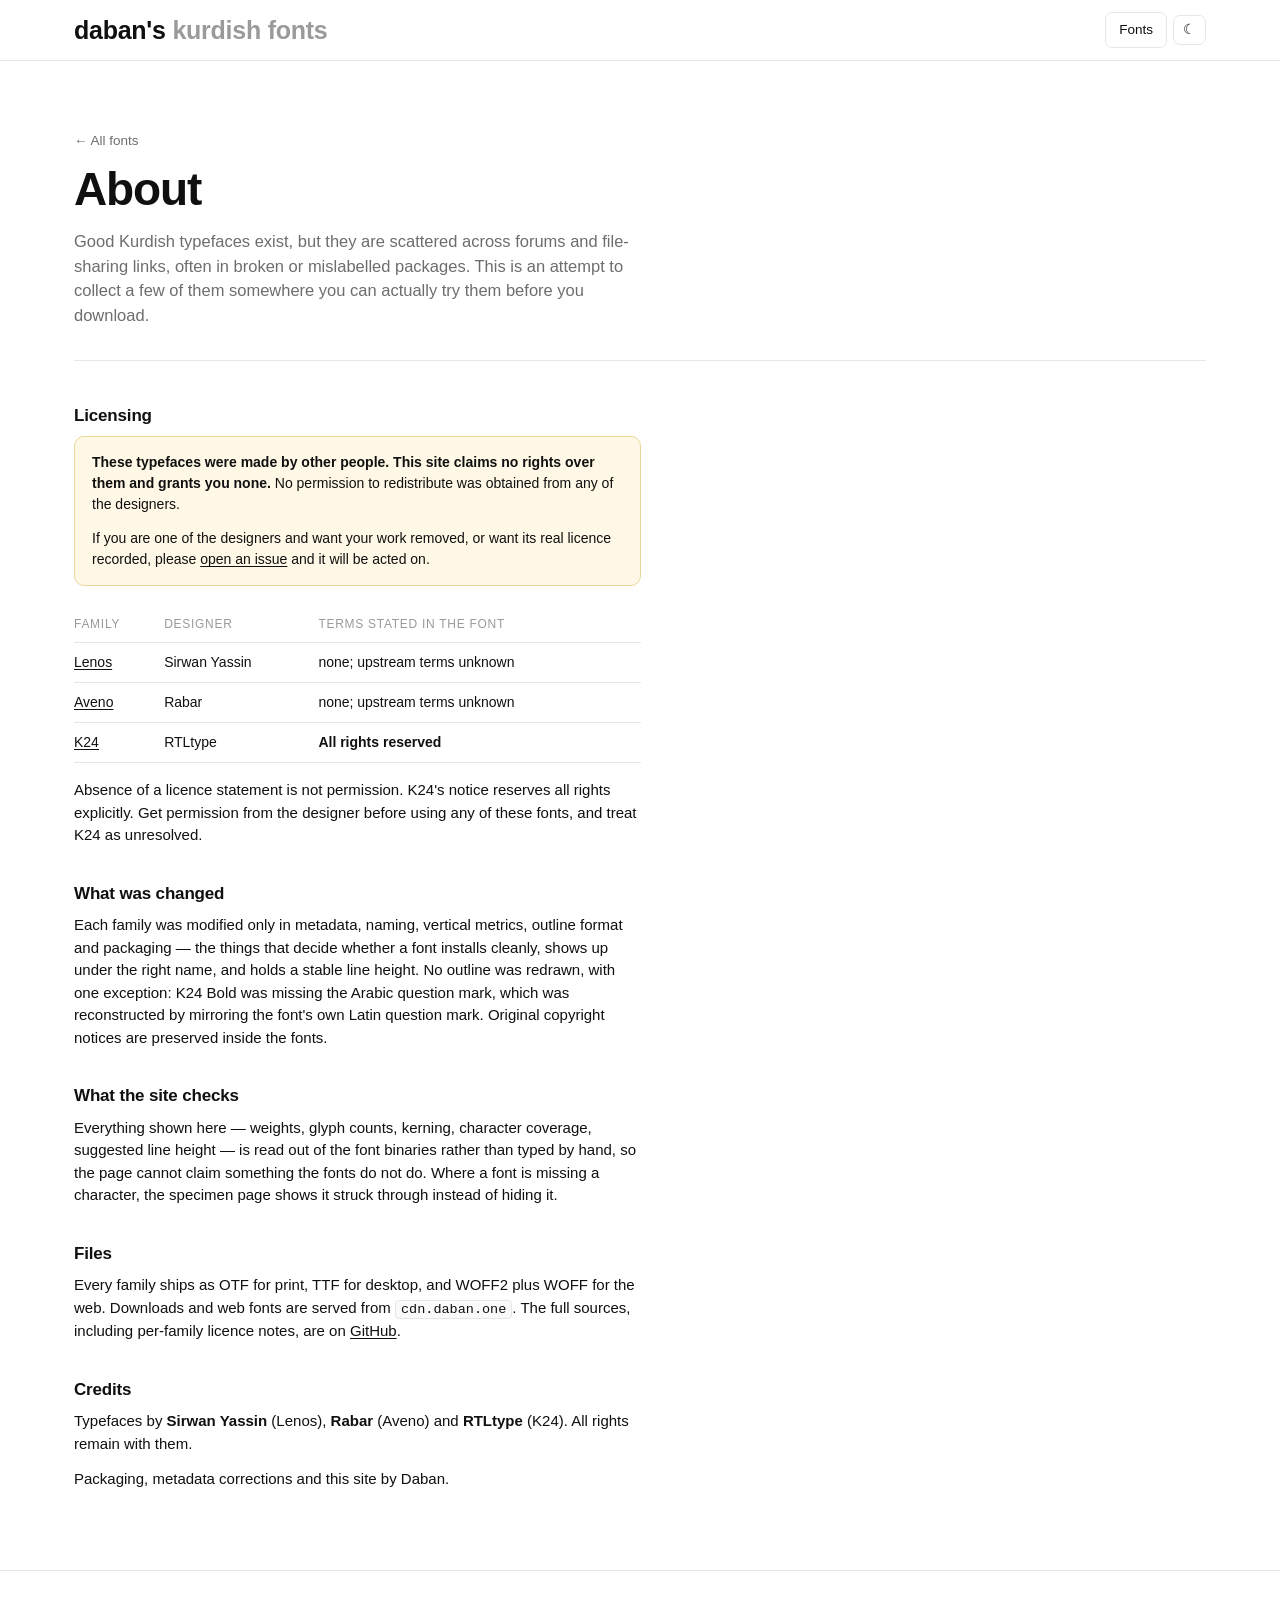
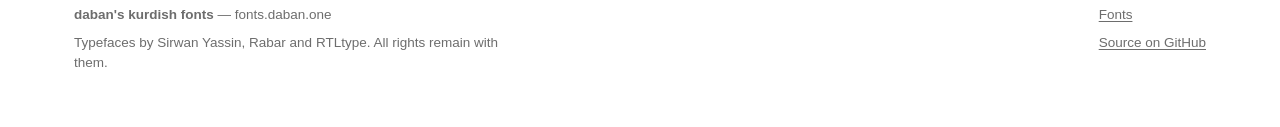
==== about/index.html @ bf368ac1 "Add the fonts.daban.one specimen site A static site for previewing and downloading the families, bui" ====
<!doctype html>
<html lang="en">
<head>
<meta charset="utf-8">
<meta name="viewport" content="width=device-width, initial-scale=1">
<title>About &amp; licensing — daban's kurdish fonts</title>
<meta name="description" content="What this site is, who made these typefaces, and the licence position for each one.">
<link rel="canonical" href="https://fonts.daban.one/about/">
<link rel="stylesheet" href="/assets/css/site.css">
<link rel="icon" href="/assets/favicon.svg" type="image/svg+xml">
</head>
<body data-page="about">

<header class="site-head">
  <div class="wrap">
    <a class="wordmark" href="/">daban's <span class="dim">kurdish fonts</span></a>
    <nav class="site-nav">
      <a class="btn" href="/">Fonts</a>
      <button class="btn btn-icon" type="button" data-theme-toggle aria-label="Switch theme">☾</button>
    </nav>
  </div>
</header>

<main>
  <div class="wrap">
    <div class="hero">
      <a class="back" href="/">← All fonts</a>
      <h1>About</h1>
      <p>Good Kurdish typefaces exist, but they are scattered across forums and
      file-sharing links, often in broken or mislabelled packages. This is an
      attempt to collect a few of them somewhere you can actually try them
      before you download.</p>
    </div>

    <section class="section">
      <div class="prose">
        <h2>Licensing</h2>

        <div class="note" style="margin-bottom:20px">
          <p><strong>These typefaces were made by other people. This site claims
          no rights over them and grants you none.</strong> No permission to
          redistribute was obtained from any of the designers.</p>
          <p>If you are one of the designers and want your work removed, or want
          its real licence recorded, please
          <a href="https://github.com/daban6/kurdish-font-library/issues">open an
          issue</a> and it will be acted on.</p>
        </div>

        <table>
          <thead>
            <tr><th>Family</th><th>Designer</th><th>Terms stated in the font</th></tr>
          </thead>
          <tbody>
            <tr><td><a href="/lenos/">Lenos</a></td><td>Sirwan Yassin</td>
              <td>none; upstream terms unknown</td></tr>
            <tr><td><a href="/aveno/">Aveno</a></td><td>Rabar</td>
              <td>none; upstream terms unknown</td></tr>
            <tr><td><a href="/k24/">K24</a></td><td>RTLtype</td>
              <td><strong>All rights reserved</strong></td></tr>
          </tbody>
        </table>

        <p>Absence of a licence statement is not permission. K24's notice
        reserves all rights explicitly. Get permission from the designer before
        using any of these fonts, and treat K24 as unresolved.</p>

        <h2>What was changed</h2>
        <p>Each family was modified only in metadata, naming, vertical metrics,
        outline format and packaging — the things that decide whether a font
        installs cleanly, shows up under the right name, and holds a stable line
        height. No outline was redrawn, with one exception: K24 Bold was missing
        the Arabic question mark, which was reconstructed by mirroring the font's
        own Latin question mark. Original copyright notices are preserved inside
        the fonts.</p>

        <h2>What the site checks</h2>
        <p>Everything shown here — weights, glyph counts, kerning, character
        coverage, suggested line height — is read out of the font binaries
        rather than typed by hand, so the page cannot claim something the fonts
        do not do. Where a font is missing a character, the specimen page shows
        it struck through instead of hiding it.</p>

        <h2>Files</h2>
        <p>Every family ships as OTF for print, TTF for desktop, and WOFF2 plus
        WOFF for the web. Downloads and web fonts are served from
        <code>cdn.daban.one</code>. The full sources, including per-family
        licence notes, are on
        <a href="https://github.com/daban6/kurdish-font-library">GitHub</a>.</p>

        <h2>Credits</h2>
        <p>Typefaces by <strong>Sirwan Yassin</strong> (Lenos),
        <strong>Rabar</strong> (Aveno) and <strong>RTLtype</strong> (K24).
        All rights remain with them.</p>
        <p>Packaging, metadata corrections and this site by Daban.</p>
      </div>
    </section>
  </div>
</main>

<footer class="site-foot">
  <div class="wrap cols">
    <div>
      <p><strong>daban's kurdish fonts</strong> — fonts.daban.one</p>
      <p>Typefaces by Sirwan Yassin, Rabar and RTLtype. All rights remain with
      them.</p>
    </div>
    <div>
      <p><a href="/">Fonts</a></p>
      <p><a href="https://github.com/daban6/kurdish-font-library">Source on GitHub</a></p>
    </div>
  </div>
</footer>

<script src="/assets/js/site.js"></script>
</body>
</html>
---- assets/css/site.css ----
/* daban's kurdish fonts */

:root {
  --bg: #ffffff;
  --fg: #101010;
  --muted: #6d6d6d;
  --faint: #9a9a9a;
  --line: #e6e6e6;
  --panel: #fafafa;
  --hover: #f2f2f2;
  --accent: #101010;
  --accent-fg: #ffffff;
  --warn-bg: #fff8e6;
  --warn-line: #e8d79a;
  --warn-fg: #6b5312;
  --radius: 10px;
  --ui: -apple-system, BlinkMacSystemFont, "Segoe UI", Roboto, Helvetica, Arial,
        "Noto Sans", sans-serif;
  --mono: ui-monospace, SFMono-Regular, Menlo, Consolas, monospace;
  --wrap: 1180px;
}

@media (prefers-color-scheme: dark) {
  :root {
    --bg: #0c0c0c;
    --fg: #f2f2f2;
    --muted: #9b9b9b;
    --faint: #6a6a6a;
    --line: #242424;
    --panel: #141414;
    --hover: #1c1c1c;
    --accent: #f2f2f2;
    --accent-fg: #0c0c0c;
    --warn-bg: #241d08;
    --warn-line: #4d3f14;
    --warn-fg: #e8cf8a;
  }
}

:root[data-theme="light"] {
  --bg: #ffffff; --fg: #101010; --muted: #6d6d6d; --faint: #9a9a9a;
  --line: #e6e6e6; --panel: #fafafa; --hover: #f2f2f2;
  --accent: #101010; --accent-fg: #ffffff;
  --warn-bg: #fff8e6; --warn-line: #e8d79a; --warn-fg: #6b5312;
}

:root[data-theme="dark"] {
  --bg: #0c0c0c; --fg: #f2f2f2; --muted: #9b9b9b; --faint: #6a6a6a;
  --line: #242424; --panel: #141414; --hover: #1c1c1c;
  --accent: #f2f2f2; --accent-fg: #0c0c0c;
  --warn-bg: #241d08; --warn-line: #4d3f14; --warn-fg: #e8cf8a;
}

* { box-sizing: border-box; }

html { -webkit-text-size-adjust: 100%; }

body {
  margin: 0;
  background: var(--bg);
  color: var(--fg);
  font-family: var(--ui);
  font-size: 15px;
  line-height: 1.5;
  -webkit-font-smoothing: antialiased;
}

a { color: inherit; text-decoration: none; }
a:hover { text-decoration: underline; text-underline-offset: 3px; }

.wrap { max-width: var(--wrap); margin: 0 auto; padding: 0 24px; }

/* ---------------------------------------------------------------- header */

.site-head {
  position: sticky;
  top: 0;
  z-index: 50;
  background: var(--bg);
  background: color-mix(in srgb, var(--bg) 88%, transparent);
  backdrop-filter: saturate(160%) blur(12px);
  border-bottom: 1px solid var(--line);
}

.site-head .wrap {
  display: flex;
  align-items: center;
  gap: 20px;
  height: 60px;
}

.wordmark {
  font-family: "Lenos", var(--ui);
  font-size: 25px;
  font-weight: 600;
  letter-spacing: -0.01em;
  white-space: nowrap;
  line-height: 1;
}
.wordmark:hover { text-decoration: none; opacity: 0.7; }
.wordmark .dim { color: var(--faint); }

.site-nav {
  margin-inline-start: auto;
  display: flex;
  align-items: center;
  gap: 6px;
}

.btn {
  appearance: none;
  border: 1px solid var(--line);
  background: transparent;
  color: var(--fg);
  font: inherit;
  font-size: 13.5px;
  padding: 7px 13px;
  border-radius: 7px;
  cursor: pointer;
  white-space: nowrap;
}
.btn:hover { background: var(--hover); text-decoration: none; }
.btn-solid {
  background: var(--accent);
  color: var(--accent-fg);
  border-color: var(--accent);
  font-weight: 500;
}
.btn-solid:hover { background: var(--accent); opacity: 0.85; }
.btn-icon { padding: 7px 9px; line-height: 1; }

/* ------------------------------------------------------------------ hero */

.hero { padding: 68px 0 32px; }
.hero h1 {
  margin: 0 0 14px;
  font-size: clamp(30px, 5.2vw, 46px);
  line-height: 1.08;
  letter-spacing: -0.025em;
  font-weight: 600;
  max-width: 22ch;
}
.hero p {
  margin: 0;
  color: var(--muted);
  font-size: 16.5px;
  max-width: 62ch;
}

/* -------------------------------------------------------------- controls */

.controls {
  position: sticky;
  top: 60px;
  z-index: 40;
  background: var(--bg);
  background: color-mix(in srgb, var(--bg) 92%, transparent);
  backdrop-filter: saturate(160%) blur(12px);
  border-block: 1px solid var(--line);
  padding: 12px 0;
  margin-bottom: 8px;
}
.controls .wrap {
  display: flex;
  align-items: center;
  gap: 14px;
  flex-wrap: wrap;
}

.tabs { display: flex; gap: 4px; flex-wrap: wrap; }
.tab {
  appearance: none;
  border: 1px solid transparent;
  background: transparent;
  color: var(--muted);
  font: inherit;
  font-size: 13.5px;
  padding: 6px 11px;
  border-radius: 999px;
  cursor: pointer;
}
.tab:hover { background: var(--hover); color: var(--fg); }
.tab[aria-selected="true"] {
  background: var(--accent);
  color: var(--accent-fg);
  font-weight: 500;
}

.field {
  flex: 1 1 260px;
  min-width: 180px;
  display: flex;
  align-items: center;
  gap: 8px;
  border: 1px solid var(--line);
  background: var(--panel);
  border-radius: 8px;
  padding: 0 12px;
  height: 38px;
}
.field input {
  flex: 1;
  border: 0;
  background: transparent;
  color: var(--fg);
  font: inherit;
  min-width: 0;
  outline: none;
}
.field label { color: var(--faint); font-size: 12.5px; white-space: nowrap; }

.slider { display: flex; align-items: center; gap: 9px; }
.slider label { color: var(--faint); font-size: 12.5px; white-space: nowrap; }
.slider output {
  font-family: var(--mono);
  font-size: 12.5px;
  color: var(--muted);
  min-width: 5ch;
  text-align: right;
}
input[type="range"] {
  -webkit-appearance: none;
  appearance: none;
  width: 118px;
  height: 20px;
  background: transparent;
  cursor: pointer;
}
input[type="range"]::-webkit-slider-runnable-track {
  height: 3px; background: var(--line); border-radius: 3px;
}
input[type="range"]::-moz-range-track {
  height: 3px; background: var(--line); border-radius: 3px;
}
input[type="range"]::-webkit-slider-thumb {
  -webkit-appearance: none;
  width: 14px; height: 14px; margin-top: -5.5px;
  border-radius: 50%; background: var(--accent);
}
input[type="range"]::-moz-range-thumb {
  width: 14px; height: 14px; border: 0;
  border-radius: 50%; background: var(--accent);
}

/* ----------------------------------------------------------- font cards */

.family {
  border-bottom: 1px solid var(--line);
  padding: 30px 0 34px;
}
.family:last-child { border-bottom: 0; }

.family-head {
  display: flex;
  align-items: baseline;
  gap: 12px;
  flex-wrap: wrap;
  margin-bottom: 20px;
}
.family-name {
  font-size: 19px;
  font-weight: 600;
  letter-spacing: -0.012em;
}
.family-meta {
  color: var(--muted);
  font-size: 13.5px;
  display: flex;
  gap: 9px;
  flex-wrap: wrap;
  align-items: baseline;
}
.family-meta .sep { color: var(--faint); }
.family-actions { margin-inline-start: auto; display: flex; gap: 8px; }

.badge {
  display: inline-block;
  font-size: 11.5px;
  padding: 2.5px 8px;
  border-radius: 999px;
  border: 1px solid var(--line);
  color: var(--muted);
  background: var(--panel);
  white-space: nowrap;
}
.badge-warn {
  background: var(--warn-bg);
  border-color: var(--warn-line);
  color: var(--warn-fg);
}

/* ------------------------------------------------------------- specimens */

.specimen {
  display: block;
  width: 100%;
  margin: 0;
  padding: 4px 0;
  border: 0;
  outline: none;
  background: transparent;
  color: var(--fg);
  overflow-wrap: break-word;
  /* size, weight, family and line-height are set inline by the script */
}
.specimen:focus-visible {
  outline: 2px solid var(--accent);
  outline-offset: 6px;
  border-radius: 4px;
}
.specimen.is-loading { opacity: 0.35; }

.weight-row {
  padding: 20px 0;
  border-bottom: 1px solid var(--line);
}
.weight-row:last-child { border-bottom: 0; }
.weight-label {
  display: flex;
  align-items: baseline;
  gap: 8px;
  margin-bottom: 6px;
  color: var(--muted);
  font-size: 12.5px;
}
.weight-label .num { font-family: var(--mono); color: var(--faint); }
.weight-label .miss { color: var(--warn-fg); }

/* -------------------------------------------------------------- sections */

.section { padding: 42px 0; border-top: 1px solid var(--line); }
.section h2 {
  margin: 0 0 6px;
  font-size: 17px;
  font-weight: 600;
  letter-spacing: -0.01em;
}
.section .lede { margin: 0 0 22px; color: var(--muted); font-size: 14px; }

/* ------------------------------------------------------------ glyph grid */

.glyphs {
  display: grid;
  grid-template-columns: repeat(auto-fill, minmax(62px, 1fr));
  gap: 1px;
  background: var(--line);
  border: 1px solid var(--line);
  border-radius: var(--radius);
  overflow: hidden;
}
.glyph {
  background: var(--bg);
  aspect-ratio: 1;
  display: grid;
  place-items: center;
  font-size: 27px;
  line-height: 1;
  position: relative;
  cursor: default;
}
.glyph:hover { background: var(--hover); }
.glyph.absent { background: var(--panel); color: var(--faint); }
.glyph.absent::after {
  content: "";
  position: absolute;
  inset: auto 12px 10px;
  border-bottom: 1.5px solid var(--warn-line);
}
.glyph-cp {
  position: absolute;
  bottom: 3px;
  inset-inline: 0;
  text-align: center;
  font-family: var(--mono);
  font-size: 8.5px;
  color: var(--faint);
  font-feature-settings: normal;
}

/* ------------------------------------------------------------- info list */

.facts {
  display: grid;
  grid-template-columns: repeat(auto-fit, minmax(190px, 1fr));
  gap: 1px;
  background: var(--line);
  border: 1px solid var(--line);
  border-radius: var(--radius);
  overflow: hidden;
}
.fact { background: var(--bg); padding: 15px 16px; }
.fact dt {
  color: var(--faint);
  font-size: 11.5px;
  text-transform: uppercase;
  letter-spacing: 0.07em;
  margin-bottom: 4px;
}
.fact dd { margin: 0; font-size: 14.5px; }

/* ----------------------------------------------------------------- code */

.code {
  position: relative;
  background: var(--panel);
  border: 1px solid var(--line);
  border-radius: var(--radius);
  overflow: hidden;
}
.code pre {
  margin: 0;
  padding: 16px 18px;
  overflow-x: auto;
  font-family: var(--mono);
  font-size: 12.5px;
  line-height: 1.65;
  color: var(--fg);
}
.code .copy { position: absolute; top: 9px; inset-inline-end: 9px; }

/* ----------------------------------------------------------------- note */

.note {
  border: 1px solid var(--warn-line);
  background: var(--warn-bg);
  color: var(--warn-fg);
  border-radius: var(--radius);
  padding: 15px 17px;
  font-size: 14px;
}
.note strong { font-weight: 600; }
.note a { text-decoration: underline; text-underline-offset: 2px; }
.note p { margin: 0 0 8px; }
.note p:last-child { margin: 0; }

.panel {
  border: 1px solid var(--line);
  background: var(--panel);
  border-radius: var(--radius);
  padding: 17px 19px;
  font-size: 14px;
}
.panel p { margin: 0 0 10px; }
.panel p:last-child { margin: 0; }

/* --------------------------------------------------------------- prose */

.prose { max-width: 68ch; }
.prose h2 { margin: 34px 0 8px; font-size: 17px; font-weight: 600; }
.prose h2:first-child { margin-top: 0; }
.prose p { margin: 0 0 13px; color: var(--fg); }
.prose ul { margin: 0 0 13px; padding-inline-start: 20px; color: var(--fg); }
.prose li { margin-bottom: 5px; }
.prose a { text-decoration: underline; text-underline-offset: 2px; }
.prose table { width: 100%; border-collapse: collapse; margin: 0 0 16px; }
.prose th, .prose td {
  text-align: start;
  padding: 9px 12px 9px 0;
  border-bottom: 1px solid var(--line);
  font-size: 14px;
  vertical-align: top;
}
.prose th { color: var(--faint); font-weight: 500; font-size: 12px;
  text-transform: uppercase; letter-spacing: 0.06em; }
.prose code {
  font-family: var(--mono);
  font-size: 0.9em;
  background: var(--panel);
  border: 1px solid var(--line);
  border-radius: 4px;
  padding: 1px 5px;
}

/* -------------------------------------------------------------- back link */

.back {
  display: inline-flex;
  align-items: center;
  gap: 6px;
  color: var(--muted);
  font-size: 13.5px;
  margin-bottom: 14px;
}
.back:hover { color: var(--fg); }

/* ---------------------------------------------------------------- footer */

.site-foot {
  border-top: 1px solid var(--line);
  margin-top: 24px;
  padding: 34px 0 46px;
  color: var(--muted);
  font-size: 13.5px;
}
.site-foot .cols {
  display: flex;
  gap: 34px;
  flex-wrap: wrap;
  justify-content: space-between;
}
.site-foot p { margin: 0 0 8px; max-width: 60ch; }
.site-foot a { text-decoration: underline; text-underline-offset: 2px; }

/* -------------------------------------------------------------- utility */

.rtl { direction: rtl; }
.ltr { direction: ltr; }
.visually-hidden {
  position: absolute; width: 1px; height: 1px;
  clip-path: inset(50%); overflow: hidden; white-space: nowrap;
}

@media (max-width: 640px) {
  .wrap { padding: 0 16px; }
  .hero { padding: 44px 0 24px; }
  .controls { top: 60px; }
  .field { flex-basis: 100%; order: -1; }
  .family-actions { margin-inline-start: 0; width: 100%; }
  .glyphs { grid-template-columns: repeat(auto-fill, minmax(54px, 1fr)); }
}

@media (prefers-reduced-motion: reduce) {
  * { transition: none !important; animation: none !important; }
}
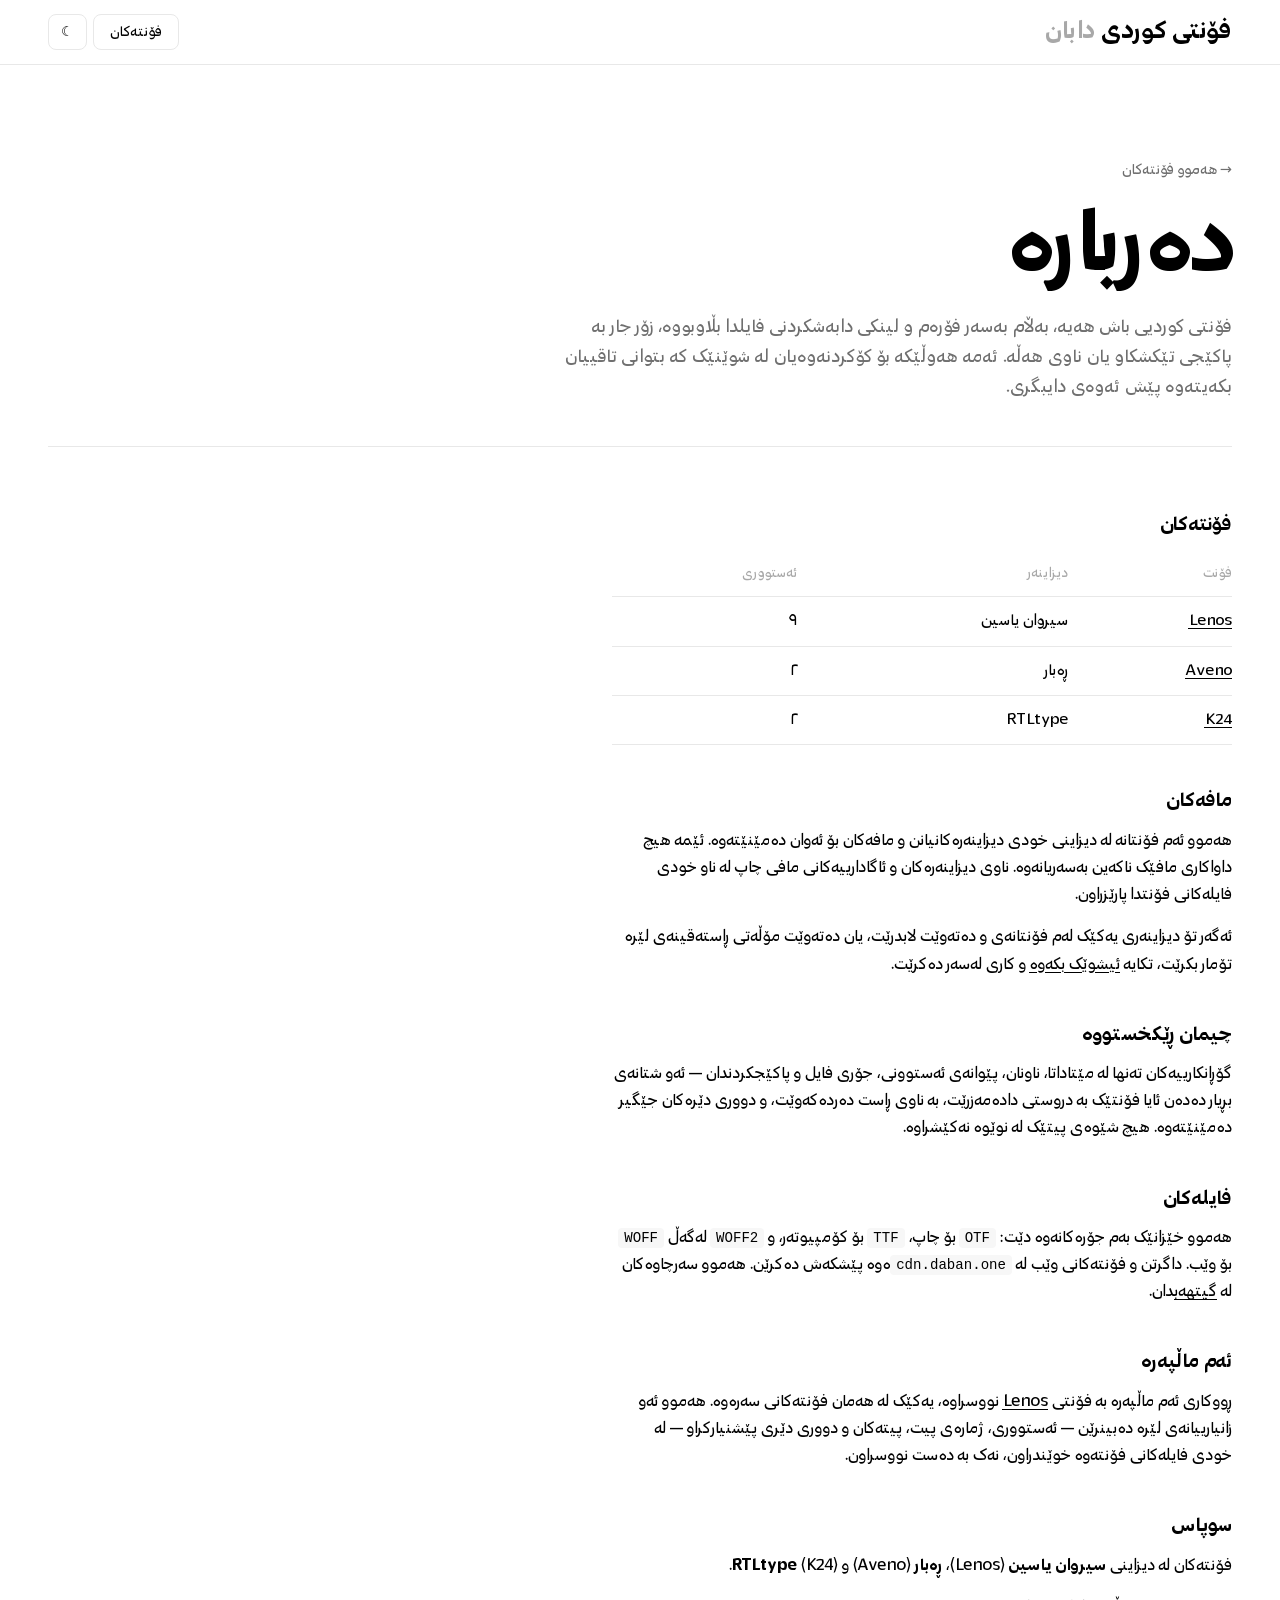
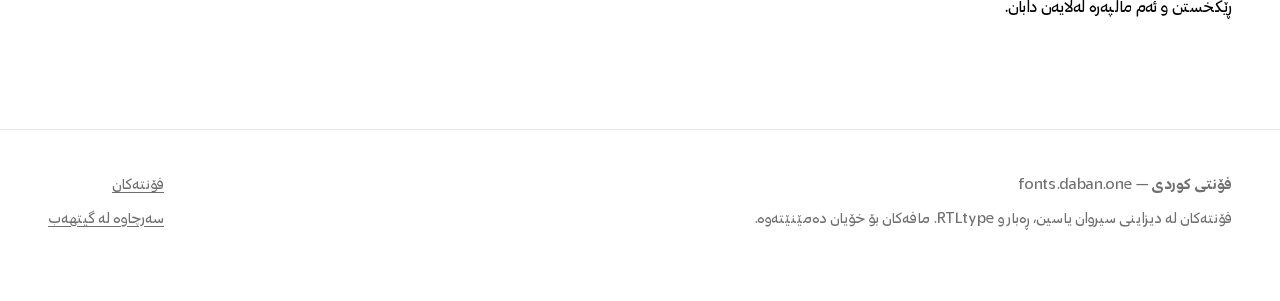
==== commit b51cf9b8: "Rewrite the site in Central Kurdish and simplify the presentation The site is for Kurdish readers, s" ====
--- a/about/index.html
+++ b/about/index.html
@@ -1,22 +1,36 @@
 <!doctype html>
-<html lang="en">
+<html lang="ckb" dir="rtl">
 <head>
 <meta charset="utf-8">
 <meta name="viewport" content="width=device-width, initial-scale=1">
-<title>About &amp; licensing — daban's kurdish fonts</title>
-<meta name="description" content="What this site is, who made these typefaces, and the licence position for each one.">
+<title>دەربارە — فۆنتی کوردی</title>
+<meta name="description" content="دەربارەی ئەم کۆگای فۆنتی کوردی، کێ فۆنتەکانی دیزاین کردووە، و چیمان لە فایلەکاندا ڕێکخستووە.">
 <link rel="canonical" href="https://fonts.daban.one/about/">
+<meta property="og:locale" content="ckb">
+<link rel="preload" href="/fonts/Lenos/WEB/WOFF2/Lenos-Regular.woff2" as="font" type="font/woff2" crossorigin>
 <link rel="stylesheet" href="/assets/css/site.css">
 <link rel="icon" href="/assets/favicon.svg" type="image/svg+xml">
+<style>
+@font-face {
+  font-family: "Lenos";
+  src: url("/fonts/Lenos/WEB/WOFF2/Lenos-Regular.woff2") format("woff2");
+  font-weight: 400; font-display: swap;
+}
+@font-face {
+  font-family: "Lenos";
+  src: url("/fonts/Lenos/WEB/WOFF2/Lenos-SemiBold.woff2") format("woff2");
+  font-weight: 600; font-display: swap;
+}
+</style>
 </head>
 <body data-page="about">
 
 <header class="site-head">
   <div class="wrap">
-    <a class="wordmark" href="/">daban's <span class="dim">kurdish fonts</span></a>
+    <a class="wordmark" href="/">فۆنتی کوردی <span class="dim">دابان</span></a>
     <nav class="site-nav">
-      <a class="btn" href="/">Fonts</a>
-      <button class="btn btn-icon" type="button" data-theme-toggle aria-label="Switch theme">☾</button>
+      <a class="btn" href="/">فۆنتەکان</a>
+      <button class="btn btn-icon" type="button" data-theme-toggle aria-label="گۆڕینی ڕەنگ">☾</button>
     </nav>
   </div>
 </header>
@@ -24,74 +38,60 @@
 <main>
   <div class="wrap">
     <div class="hero">
-      <a class="back" href="/">← All fonts</a>
-      <h1>About</h1>
-      <p>Good Kurdish typefaces exist, but they are scattered across forums and
-      file-sharing links, often in broken or mislabelled packages. This is an
-      attempt to collect a few of them somewhere you can actually try them
-      before you download.</p>
+      <a class="back" href="/">→ هەموو فۆنتەکان</a>
+      <h1>دەربارە</h1>
+      <p>فۆنتی کوردیی باش هەیە، بەڵام بەسەر فۆرەم و لینکی دابەشکردنی فایلدا
+      بڵاوبووە، زۆر جار بە پاکێجی تێکشکاو یان ناوی هەڵە. ئەمە هەوڵێکە بۆ
+      کۆکردنەوەیان لە شوێنێک کە بتوانی تاقییان بکەیتەوە پێش ئەوەی دایبگری.</p>
     </div>
 
     <section class="section">
       <div class="prose">
-        <h2>Licensing</h2>
-
-        <div class="note" style="margin-bottom:20px">
-          <p><strong>These typefaces were made by other people. This site claims
-          no rights over them and grants you none.</strong> No permission to
-          redistribute was obtained from any of the designers.</p>
-          <p>If you are one of the designers and want your work removed, or want
-          its real licence recorded, please
-          <a href="https://github.com/daban6/kurdish-font-library/issues">open an
-          issue</a> and it will be acted on.</p>
-        </div>
-
+        <h2>فۆنتەکان</h2>
         <table>
           <thead>
-            <tr><th>Family</th><th>Designer</th><th>Terms stated in the font</th></tr>
+            <tr><th>فۆنت</th><th>دیزاینەر</th><th>ئەستووری</th></tr>
           </thead>
           <tbody>
-            <tr><td><a href="/lenos/">Lenos</a></td><td>Sirwan Yassin</td>
-              <td>none; upstream terms unknown</td></tr>
-            <tr><td><a href="/aveno/">Aveno</a></td><td>Rabar</td>
-              <td>none; upstream terms unknown</td></tr>
-            <tr><td><a href="/k24/">K24</a></td><td>RTLtype</td>
-              <td><strong>All rights reserved</strong></td></tr>
+            <tr><td><a href="/lenos/">Lenos</a></td><td>سیروان یاسین</td><td>٩</td></tr>
+            <tr><td><a href="/aveno/">Aveno</a></td><td>ڕەبار</td><td>٢</td></tr>
+            <tr><td><a href="/k24/">K24</a></td><td>RTLtype</td><td>٢</td></tr>
           </tbody>
         </table>
 
-        <p>Absence of a licence statement is not permission. K24's notice
-        reserves all rights explicitly. Get permission from the designer before
-        using any of these fonts, and treat K24 as unresolved.</p>
+        <h2>مافەکان</h2>
+        <p>هەموو ئەم فۆنتانە لە دیزاینی خودی دیزاینەرەکانیانن و مافەکان بۆ ئەوان
+        دەمێنێتەوە. ئێمە هیچ داواکاری مافێک ناکەین بەسەریانەوە. ناوی
+        دیزاینەرەکان و ئاگادارییەکانی مافی چاپ لە ناو خودی فایلەکانی فۆنتدا
+        پارێزراون.</p>
+        <p>ئەگەر تۆ دیزاینەری یەکێک لەم فۆنتانەی و دەتەوێت لابدرێت، یان دەتەوێت
+        مۆڵەتی ڕاستەقینەی لێرە تۆمار بکرێت، تکایە
+        <a href="https://github.com/daban6/kurdish-font-library/issues">ئیشوێک
+        بکەوە</a> و کاری لەسەر دەکرێت.</p>
 
-        <h2>What was changed</h2>
-        <p>Each family was modified only in metadata, naming, vertical metrics,
-        outline format and packaging — the things that decide whether a font
-        installs cleanly, shows up under the right name, and holds a stable line
-        height. No outline was redrawn, with one exception: K24 Bold was missing
-        the Arabic question mark, which was reconstructed by mirroring the font's
-        own Latin question mark. Original copyright notices are preserved inside
-        the fonts.</p>
+        <h2>چیمان ڕێکخستووە</h2>
+        <p>گۆڕانکارییەکان تەنها لە مێتاداتا، ناونان، پێوانەی ئەستوونی، جۆری
+        فایل و پاکێجکردندان — ئەو شتانەی بڕیار دەدەن ئایا فۆنتێک بە دروستی
+        دادەمەزرێت، بە ناوی ڕاست دەردەکەوێت، و دووری دێرەکان جێگیر دەمێنێتەوە.
+        هیچ شێوەی پیتێک لە نوێوە نەکێشراوە.</p>
 
-        <h2>What the site checks</h2>
-        <p>Everything shown here — weights, glyph counts, kerning, character
-        coverage, suggested line height — is read out of the font binaries
-        rather than typed by hand, so the page cannot claim something the fonts
-        do not do. Where a font is missing a character, the specimen page shows
-        it struck through instead of hiding it.</p>
+        <h2>فایلەکان</h2>
+        <p>هەموو خێزانێک بەم جۆرەکانەوە دێت: <code>OTF</code> بۆ چاپ،
+        <code>TTF</code> بۆ کۆمپیوتەر، و <code>WOFF2</code> لەگەڵ
+        <code>WOFF</code> بۆ وێب. داگرتن و فۆنتەکانی وێب لە
+        <code>cdn.daban.one</code>ەوە پێشکەش دەکرێن. هەموو سەرچاوەکان لە
+        <a href="https://github.com/daban6/kurdish-font-library">گیتهەب</a>دان.</p>
 
-        <h2>Files</h2>
-        <p>Every family ships as OTF for print, TTF for desktop, and WOFF2 plus
-        WOFF for the web. Downloads and web fonts are served from
-        <code>cdn.daban.one</code>. The full sources, including per-family
-        licence notes, are on
-        <a href="https://github.com/daban6/kurdish-font-library">GitHub</a>.</p>
+        <h2>ئەم ماڵپەرە</h2>
+        <p>ڕووکاری ئەم ماڵپەرە بە فۆنتی <a href="/lenos/">Lenos</a> نووسراوە،
+        یەکێک لە هەمان فۆنتەکانی سەرەوە. هەموو ئەو زانیارییانەی لێرە دەبینرێن —
+        ئەستووری، ژمارەی پیت، پیتەکان و دووری دێری پێشنیارکراو — لە خودی
+        فایلەکانی فۆنتەوە خوێندراون، نەک بە دەست نووسراون.</p>
 
-        <h2>Credits</h2>
-        <p>Typefaces by <strong>Sirwan Yassin</strong> (Lenos),
-        <strong>Rabar</strong> (Aveno) and <strong>RTLtype</strong> (K24).
-        All rights remain with them.</p>
-        <p>Packaging, metadata corrections and this site by Daban.</p>
+        <h2>سوپاس</h2>
+        <p>فۆنتەکان لە دیزاینی <strong>سیروان یاسین</strong> (Lenos)،
+        <strong>ڕەبار</strong> (Aveno) و <strong>RTLtype</strong> (K24).</p>
+        <p>ڕێکخستن و ئەم ماڵپەرە لەلایەن دابان.</p>
       </div>
     </section>
   </div>
@@ -100,13 +100,13 @@
 <footer class="site-foot">
   <div class="wrap cols">
     <div>
-      <p><strong>daban's kurdish fonts</strong> — fonts.daban.one</p>
-      <p>Typefaces by Sirwan Yassin, Rabar and RTLtype. All rights remain with
-      them.</p>
+      <p><strong>فۆنتی کوردی</strong> — fonts.daban.one</p>
+      <p>فۆنتەکان لە دیزاینی سیروان یاسین، ڕەبار و RTLtype. مافەکان بۆ خۆیان
+      دەمێنێتەوە.</p>
     </div>
     <div>
-      <p><a href="/">Fonts</a></p>
-      <p><a href="https://github.com/daban6/kurdish-font-library">Source on GitHub</a></p>
+      <p><a href="/">فۆنتەکان</a></p>
+      <p><a href="https://github.com/daban6/kurdish-font-library">سەرچاوە لە گیتهەب</a></p>
     </div>
   </div>
 </footer>
--- a/assets/css/site.css
+++ b/assets/css/site.css
@@ -1,58 +1,40 @@
-/* daban's kurdish fonts */
+/* فۆنتی کوردی — dabanʼs kurdish fonts */
 
 :root {
   --bg: #ffffff;
-  --fg: #101010;
-  --muted: #6d6d6d;
-  --faint: #9a9a9a;
-  --line: #e6e6e6;
-  --panel: #fafafa;
-  --hover: #f2f2f2;
-  --accent: #101010;
+  --fg: #000000;
+  --muted: #6f6f6f;
+  --faint: #a8a8a8;
+  --line: #e8e8e8;
+  --panel: #f7f7f7;
+  --hover: #f0f0f0;
+  --accent: #000000;
   --accent-fg: #ffffff;
-  --warn-bg: #fff8e6;
-  --warn-line: #e8d79a;
-  --warn-fg: #6b5312;
-  --radius: 10px;
-  --ui: -apple-system, BlinkMacSystemFont, "Segoe UI", Roboto, Helvetica, Arial,
-        "Noto Sans", sans-serif;
+  --radius: 8px;
+  --ui: "Lenos", "Noto Sans Arabic", "Segoe UI", Tahoma, system-ui, sans-serif;
   --mono: ui-monospace, SFMono-Regular, Menlo, Consolas, monospace;
-  --wrap: 1180px;
+  --wrap: 1240px;
 }
 
 @media (prefers-color-scheme: dark) {
   :root {
-    --bg: #0c0c0c;
-    --fg: #f2f2f2;
-    --muted: #9b9b9b;
-    --faint: #6a6a6a;
-    --line: #242424;
-    --panel: #141414;
-    --hover: #1c1c1c;
-    --accent: #f2f2f2;
-    --accent-fg: #0c0c0c;
-    --warn-bg: #241d08;
-    --warn-line: #4d3f14;
-    --warn-fg: #e8cf8a;
+    --bg: #000000; --fg: #ffffff; --muted: #9a9a9a; --faint: #5f5f5f;
+    --line: #222222; --panel: #0f0f0f; --hover: #191919;
+    --accent: #ffffff; --accent-fg: #000000;
   }
 }
-
 :root[data-theme="light"] {
-  --bg: #ffffff; --fg: #101010; --muted: #6d6d6d; --faint: #9a9a9a;
-  --line: #e6e6e6; --panel: #fafafa; --hover: #f2f2f2;
-  --accent: #101010; --accent-fg: #ffffff;
-  --warn-bg: #fff8e6; --warn-line: #e8d79a; --warn-fg: #6b5312;
-}
-
+  --bg: #ffffff; --fg: #000000; --muted: #6f6f6f; --faint: #a8a8a8;
+  --line: #e8e8e8; --panel: #f7f7f7; --hover: #f0f0f0;
+  --accent: #000000; --accent-fg: #ffffff;
+}
 :root[data-theme="dark"] {
-  --bg: #0c0c0c; --fg: #f2f2f2; --muted: #9b9b9b; --faint: #6a6a6a;
-  --line: #242424; --panel: #141414; --hover: #1c1c1c;
-  --accent: #f2f2f2; --accent-fg: #0c0c0c;
-  --warn-bg: #241d08; --warn-line: #4d3f14; --warn-fg: #e8cf8a;
+  --bg: #000000; --fg: #ffffff; --muted: #9a9a9a; --faint: #5f5f5f;
+  --line: #222222; --panel: #0f0f0f; --hover: #191919;
+  --accent: #ffffff; --accent-fg: #000000;
 }
 
 * { box-sizing: border-box; }
-
 html { -webkit-text-size-adjust: 100%; }
 
 body {
@@ -60,15 +42,15 @@
   background: var(--bg);
   color: var(--fg);
   font-family: var(--ui);
-  font-size: 15px;
-  line-height: 1.5;
+  font-size: 16px;
+  line-height: 1.7;
   -webkit-font-smoothing: antialiased;
 }
 
 a { color: inherit; text-decoration: none; }
-a:hover { text-decoration: underline; text-underline-offset: 3px; }
-
-.wrap { max-width: var(--wrap); margin: 0 auto; padding: 0 24px; }
+a:hover { opacity: 0.6; }
+
+.wrap { max-width: var(--wrap); margin: 0 auto; padding: 0 28px; }
 
 /* ---------------------------------------------------------------- header */
 
@@ -77,35 +59,25 @@
   top: 0;
   z-index: 50;
   background: var(--bg);
-  background: color-mix(in srgb, var(--bg) 88%, transparent);
-  backdrop-filter: saturate(160%) blur(12px);
   border-bottom: 1px solid var(--line);
 }
-
 .site-head .wrap {
   display: flex;
   align-items: center;
   gap: 20px;
-  height: 60px;
+  height: 64px;
 }
 
 .wordmark {
-  font-family: "Lenos", var(--ui);
-  font-size: 25px;
+  font-size: 24px;
   font-weight: 600;
-  letter-spacing: -0.01em;
+  line-height: 1;
   white-space: nowrap;
-  line-height: 1;
-}
-.wordmark:hover { text-decoration: none; opacity: 0.7; }
+}
+.wordmark:hover { opacity: 0.6; }
 .wordmark .dim { color: var(--faint); }
 
-.site-nav {
-  margin-inline-start: auto;
-  display: flex;
-  align-items: center;
-  gap: 6px;
-}
+.site-nav { margin-inline-start: auto; display: flex; align-items: center; gap: 6px; }
 
 .btn {
   appearance: none;
@@ -113,69 +85,69 @@
   background: transparent;
   color: var(--fg);
   font: inherit;
-  font-size: 13.5px;
-  padding: 7px 13px;
-  border-radius: 7px;
+  font-size: 14px;
+  line-height: 1;
+  padding: 10px 16px;
+  border-radius: var(--radius);
   cursor: pointer;
   white-space: nowrap;
 }
-.btn:hover { background: var(--hover); text-decoration: none; }
+.btn:hover { background: var(--hover); opacity: 1; }
 .btn-solid {
   background: var(--accent);
   color: var(--accent-fg);
   border-color: var(--accent);
-  font-weight: 500;
-}
-.btn-solid:hover { background: var(--accent); opacity: 0.85; }
-.btn-icon { padding: 7px 9px; line-height: 1; }
+}
+.btn-solid:hover { opacity: 0.8; background: var(--accent); }
+.btn-icon { padding: 10px 12px; }
 
 /* ------------------------------------------------------------------ hero */
 
-.hero { padding: 68px 0 32px; }
+.hero { padding: 92px 0 44px; }
 .hero h1 {
-  margin: 0 0 14px;
-  font-size: clamp(30px, 5.2vw, 46px);
-  line-height: 1.08;
-  letter-spacing: -0.025em;
+  margin: 0 0 20px;
+  font-size: clamp(38px, 8vw, 88px);
+  line-height: 1.04;
+  letter-spacing: -0.02em;
   font-weight: 600;
-  max-width: 22ch;
+  max-width: 20ch;
 }
 .hero p {
   margin: 0;
   color: var(--muted);
-  font-size: 16.5px;
-  max-width: 62ch;
-}
+  font-size: 18px;
+  line-height: 1.65;
+  max-width: 56ch;
+}
+.hero .actions { margin-top: 26px; display: flex; gap: 10px; flex-wrap: wrap; }
 
 /* -------------------------------------------------------------- controls */
 
 .controls {
   position: sticky;
-  top: 60px;
+  top: 64px;
   z-index: 40;
   background: var(--bg);
-  background: color-mix(in srgb, var(--bg) 92%, transparent);
-  backdrop-filter: saturate(160%) blur(12px);
   border-block: 1px solid var(--line);
-  padding: 12px 0;
-  margin-bottom: 8px;
+  padding: 13px 0;
 }
 .controls .wrap {
   display: flex;
   align-items: center;
-  gap: 14px;
+  gap: 16px;
   flex-wrap: wrap;
 }
 
-.tabs { display: flex; gap: 4px; flex-wrap: wrap; }
+.tabs { display: flex; gap: 3px; flex-wrap: wrap; }
 .tab {
   appearance: none;
-  border: 1px solid transparent;
+  border: 0;
   background: transparent;
   color: var(--muted);
   font: inherit;
-  font-size: 13.5px;
-  padding: 6px 11px;
+  font-size: 14.5px;
+  line-height: 1;
+  padding: 9px 14px;
   border-radius: 999px;
   cursor: pointer;
 }
@@ -183,111 +155,94 @@
 .tab[aria-selected="true"] {
   background: var(--accent);
   color: var(--accent-fg);
-  font-weight: 500;
 }
 
 .field {
-  flex: 1 1 260px;
-  min-width: 180px;
+  flex: 1 1 240px;
+  min-width: 170px;
   display: flex;
   align-items: center;
-  gap: 8px;
-  border: 1px solid var(--line);
-  background: var(--panel);
-  border-radius: 8px;
-  padding: 0 12px;
-  height: 38px;
-}
+  gap: 10px;
+  border: 1px solid var(--line);
+  border-radius: var(--radius);
+  padding: 0 14px;
+  height: 40px;
+}
+.field:focus-within { border-color: var(--fg); }
 .field input {
   flex: 1;
   border: 0;
   background: transparent;
   color: var(--fg);
   font: inherit;
+  font-size: 15px;
   min-width: 0;
   outline: none;
 }
-.field label { color: var(--faint); font-size: 12.5px; white-space: nowrap; }
-
-.slider { display: flex; align-items: center; gap: 9px; }
-.slider label { color: var(--faint); font-size: 12.5px; white-space: nowrap; }
+.field label { color: var(--faint); font-size: 13px; white-space: nowrap; }
+
+.slider { display: flex; align-items: center; gap: 10px; }
+.slider label { color: var(--faint); font-size: 13px; white-space: nowrap; }
 .slider output {
-  font-family: var(--mono);
-  font-size: 12.5px;
-  color: var(--muted);
-  min-width: 5ch;
-  text-align: right;
+  font-size: 13px;
+  color: var(--muted);
+  min-width: 4ch;
+  text-align: end;
 }
 input[type="range"] {
   -webkit-appearance: none;
   appearance: none;
-  width: 118px;
+  width: 110px;
   height: 20px;
   background: transparent;
   cursor: pointer;
+  direction: ltr;
 }
 input[type="range"]::-webkit-slider-runnable-track {
-  height: 3px; background: var(--line); border-radius: 3px;
-}
-input[type="range"]::-moz-range-track {
-  height: 3px; background: var(--line); border-radius: 3px;
-}
+  height: 2px; background: var(--line);
+}
+input[type="range"]::-moz-range-track { height: 2px; background: var(--line); }
 input[type="range"]::-webkit-slider-thumb {
   -webkit-appearance: none;
-  width: 14px; height: 14px; margin-top: -5.5px;
+  width: 13px; height: 13px; margin-top: -5.5px;
   border-radius: 50%; background: var(--accent);
 }
 input[type="range"]::-moz-range-thumb {
-  width: 14px; height: 14px; border: 0;
+  width: 13px; height: 13px; border: 0;
   border-radius: 50%; background: var(--accent);
 }
 
-/* ----------------------------------------------------------- font cards */
+/* ----------------------------------------------------------- font blocks */
 
 .family {
   border-bottom: 1px solid var(--line);
-  padding: 30px 0 34px;
+  padding: 46px 0 52px;
 }
 .family:last-child { border-bottom: 0; }
 
 .family-head {
   display: flex;
   align-items: baseline;
-  gap: 12px;
+  gap: 14px;
   flex-wrap: wrap;
-  margin-bottom: 20px;
+  margin-bottom: 26px;
 }
 .family-name {
-  font-size: 19px;
+  font-size: 23px;
   font-weight: 600;
-  letter-spacing: -0.012em;
+  letter-spacing: -0.01em;
+  line-height: 1.3;
 }
 .family-meta {
   color: var(--muted);
-  font-size: 13.5px;
-  display: flex;
-  gap: 9px;
+  font-size: 14.5px;
+  display: flex;
+  gap: 10px;
   flex-wrap: wrap;
   align-items: baseline;
 }
 .family-meta .sep { color: var(--faint); }
 .family-actions { margin-inline-start: auto; display: flex; gap: 8px; }
-
-.badge {
-  display: inline-block;
-  font-size: 11.5px;
-  padding: 2.5px 8px;
-  border-radius: 999px;
-  border: 1px solid var(--line);
-  color: var(--muted);
-  background: var(--panel);
-  white-space: nowrap;
-}
-.badge-warn {
-  background: var(--warn-bg);
-  border-color: var(--warn-line);
-  color: var(--warn-fg);
-}
 
 /* ------------------------------------------------------------- specimens */
 
@@ -295,53 +250,54 @@
   display: block;
   width: 100%;
   margin: 0;
-  padding: 4px 0;
+  padding: 2px 0;
   border: 0;
   outline: none;
   background: transparent;
   color: var(--fg);
   overflow-wrap: break-word;
-  /* size, weight, family and line-height are set inline by the script */
+  /* family, weight, size and line-height are set inline by the script */
 }
 .specimen:focus-visible {
-  outline: 2px solid var(--accent);
-  outline-offset: 6px;
-  border-radius: 4px;
-}
-.specimen.is-loading { opacity: 0.35; }
-
-.weight-row {
-  padding: 20px 0;
-  border-bottom: 1px solid var(--line);
-}
+  outline: 1px solid var(--faint);
+  outline-offset: 10px;
+}
+
+.weight-row { padding: 30px 0; border-bottom: 1px solid var(--line); }
 .weight-row:last-child { border-bottom: 0; }
 .weight-label {
   display: flex;
   align-items: baseline;
-  gap: 8px;
-  margin-bottom: 6px;
-  color: var(--muted);
-  font-size: 12.5px;
-}
-.weight-label .num { font-family: var(--mono); color: var(--faint); }
-.weight-label .miss { color: var(--warn-fg); }
+  gap: 10px;
+  margin-bottom: 10px;
+  color: var(--faint);
+  font-size: 13px;
+  letter-spacing: 0.02em;
+}
 
 /* -------------------------------------------------------------- sections */
 
-.section { padding: 42px 0; border-top: 1px solid var(--line); }
+.section { padding: 62px 0; border-top: 1px solid var(--line); }
 .section h2 {
-  margin: 0 0 6px;
-  font-size: 17px;
+  margin: 0 0 8px;
+  font-size: 19px;
   font-weight: 600;
   letter-spacing: -0.01em;
 }
-.section .lede { margin: 0 0 22px; color: var(--muted); font-size: 14px; }
+.section .lede { margin: 0 0 28px; color: var(--muted); font-size: 15px; }
 
 /* ------------------------------------------------------------ glyph grid */
 
+.glyph-group { margin-bottom: 30px; }
+.glyph-group h3 {
+  margin: 0 0 12px;
+  font-size: 14px;
+  font-weight: 500;
+  color: var(--muted);
+}
 .glyphs {
   display: grid;
-  grid-template-columns: repeat(auto-fill, minmax(62px, 1fr));
+  grid-template-columns: repeat(auto-fill, minmax(72px, 1fr));
   gap: 1px;
   background: var(--line);
   border: 1px solid var(--line);
@@ -353,50 +309,27 @@
   aspect-ratio: 1;
   display: grid;
   place-items: center;
-  font-size: 27px;
+  font-size: 30px;
   line-height: 1;
-  position: relative;
   cursor: default;
 }
 .glyph:hover { background: var(--hover); }
-.glyph.absent { background: var(--panel); color: var(--faint); }
-.glyph.absent::after {
-  content: "";
-  position: absolute;
-  inset: auto 12px 10px;
-  border-bottom: 1.5px solid var(--warn-line);
-}
-.glyph-cp {
-  position: absolute;
-  bottom: 3px;
-  inset-inline: 0;
-  text-align: center;
-  font-family: var(--mono);
-  font-size: 8.5px;
-  color: var(--faint);
-  font-feature-settings: normal;
-}
-
-/* ------------------------------------------------------------- info list */
+
+/* ------------------------------------------------------------- fact list */
 
 .facts {
   display: grid;
-  grid-template-columns: repeat(auto-fit, minmax(190px, 1fr));
+  grid-template-columns: repeat(auto-fit, minmax(200px, 1fr));
   gap: 1px;
   background: var(--line);
   border: 1px solid var(--line);
   border-radius: var(--radius);
   overflow: hidden;
-}
-.fact { background: var(--bg); padding: 15px 16px; }
-.fact dt {
-  color: var(--faint);
-  font-size: 11.5px;
-  text-transform: uppercase;
-  letter-spacing: 0.07em;
-  margin-bottom: 4px;
-}
-.fact dd { margin: 0; font-size: 14.5px; }
+  margin: 0;
+}
+.fact { background: var(--bg); padding: 18px 20px; }
+.fact dt { color: var(--faint); font-size: 13px; margin-bottom: 3px; }
+.fact dd { margin: 0; font-size: 16px; }
 
 /* ----------------------------------------------------------------- code */
 
@@ -409,114 +342,95 @@
 }
 .code pre {
   margin: 0;
-  padding: 16px 18px;
+  padding: 20px;
   overflow-x: auto;
+  direction: ltr;
+  text-align: left;
   font-family: var(--mono);
-  font-size: 12.5px;
-  line-height: 1.65;
-  color: var(--fg);
-}
-.code .copy { position: absolute; top: 9px; inset-inline-end: 9px; }
-
-/* ----------------------------------------------------------------- note */
-
-.note {
-  border: 1px solid var(--warn-line);
-  background: var(--warn-bg);
-  color: var(--warn-fg);
-  border-radius: var(--radius);
-  padding: 15px 17px;
-  font-size: 14px;
-}
-.note strong { font-weight: 600; }
-.note a { text-decoration: underline; text-underline-offset: 2px; }
-.note p { margin: 0 0 8px; }
-.note p:last-child { margin: 0; }
+  font-size: 13px;
+  line-height: 1.7;
+}
+.code .copy { position: absolute; top: 11px; inset-inline-end: 11px; }
 
 .panel {
   border: 1px solid var(--line);
-  background: var(--panel);
-  border-radius: var(--radius);
-  padding: 17px 19px;
-  font-size: 14px;
+  border-radius: var(--radius);
+  padding: 20px 22px;
+  font-size: 15.5px;
 }
 .panel p { margin: 0 0 10px; }
 .panel p:last-child { margin: 0; }
 
 /* --------------------------------------------------------------- prose */
 
-.prose { max-width: 68ch; }
-.prose h2 { margin: 34px 0 8px; font-size: 17px; font-weight: 600; }
+.prose { max-width: 62ch; }
+.prose h2 { margin: 40px 0 10px; font-size: 19px; font-weight: 600; }
 .prose h2:first-child { margin-top: 0; }
-.prose p { margin: 0 0 13px; color: var(--fg); }
-.prose ul { margin: 0 0 13px; padding-inline-start: 20px; color: var(--fg); }
-.prose li { margin-bottom: 5px; }
-.prose a { text-decoration: underline; text-underline-offset: 2px; }
-.prose table { width: 100%; border-collapse: collapse; margin: 0 0 16px; }
+.prose p { margin: 0 0 15px; }
+.prose ul { margin: 0 0 15px; padding-inline-start: 22px; }
+.prose li { margin-bottom: 6px; }
+.prose a { text-decoration: underline; text-underline-offset: 3px; }
+.prose table { width: 100%; border-collapse: collapse; margin: 0 0 18px; }
 .prose th, .prose td {
   text-align: start;
-  padding: 9px 12px 9px 0;
+  padding-block: 11px;
+  padding-inline: 0 16px;
   border-bottom: 1px solid var(--line);
-  font-size: 14px;
+  font-size: 15.5px;
   vertical-align: top;
 }
-.prose th { color: var(--faint); font-weight: 500; font-size: 12px;
-  text-transform: uppercase; letter-spacing: 0.06em; }
+.prose th { color: var(--faint); font-weight: 500; font-size: 13.5px; }
 .prose code {
   font-family: var(--mono);
-  font-size: 0.9em;
+  font-size: 0.88em;
+  direction: ltr;
+  unicode-bidi: embed;
   background: var(--panel);
-  border: 1px solid var(--line);
   border-radius: 4px;
-  padding: 1px 5px;
-}
-
-/* -------------------------------------------------------------- back link */
+  padding: 2px 6px;
+}
 
 .back {
   display: inline-flex;
   align-items: center;
-  gap: 6px;
-  color: var(--muted);
-  font-size: 13.5px;
-  margin-bottom: 14px;
-}
-.back:hover { color: var(--fg); }
+  gap: 8px;
+  color: var(--muted);
+  font-size: 14.5px;
+  margin-bottom: 18px;
+}
+.back:hover { color: var(--fg); opacity: 1; }
 
 /* ---------------------------------------------------------------- footer */
 
 .site-foot {
   border-top: 1px solid var(--line);
-  margin-top: 24px;
-  padding: 34px 0 46px;
-  color: var(--muted);
-  font-size: 13.5px;
+  margin-top: 30px;
+  padding: 44px 0 60px;
+  color: var(--muted);
+  font-size: 14.5px;
 }
 .site-foot .cols {
   display: flex;
-  gap: 34px;
+  gap: 40px;
   flex-wrap: wrap;
   justify-content: space-between;
 }
-.site-foot p { margin: 0 0 8px; max-width: 60ch; }
-.site-foot a { text-decoration: underline; text-underline-offset: 2px; }
+.site-foot p { margin: 0 0 9px; max-width: 54ch; }
+.site-foot a { text-decoration: underline; text-underline-offset: 3px; }
 
 /* -------------------------------------------------------------- utility */
 
 .rtl { direction: rtl; }
 .ltr { direction: ltr; }
-.visually-hidden {
-  position: absolute; width: 1px; height: 1px;
-  clip-path: inset(50%); overflow: hidden; white-space: nowrap;
-}
 
 @media (max-width: 640px) {
-  .wrap { padding: 0 16px; }
-  .hero { padding: 44px 0 24px; }
-  .controls { top: 60px; }
+  .wrap { padding: 0 18px; }
+  .hero { padding: 56px 0 30px; }
   .field { flex-basis: 100%; order: -1; }
   .family-actions { margin-inline-start: 0; width: 100%; }
-  .glyphs { grid-template-columns: repeat(auto-fill, minmax(54px, 1fr)); }
+  .family { padding: 34px 0 38px; }
+  .section { padding: 44px 0; }
+  .glyphs { grid-template-columns: repeat(auto-fill, minmax(58px, 1fr)); }
 }
 
 @media (prefers-reduced-motion: reduce) {
